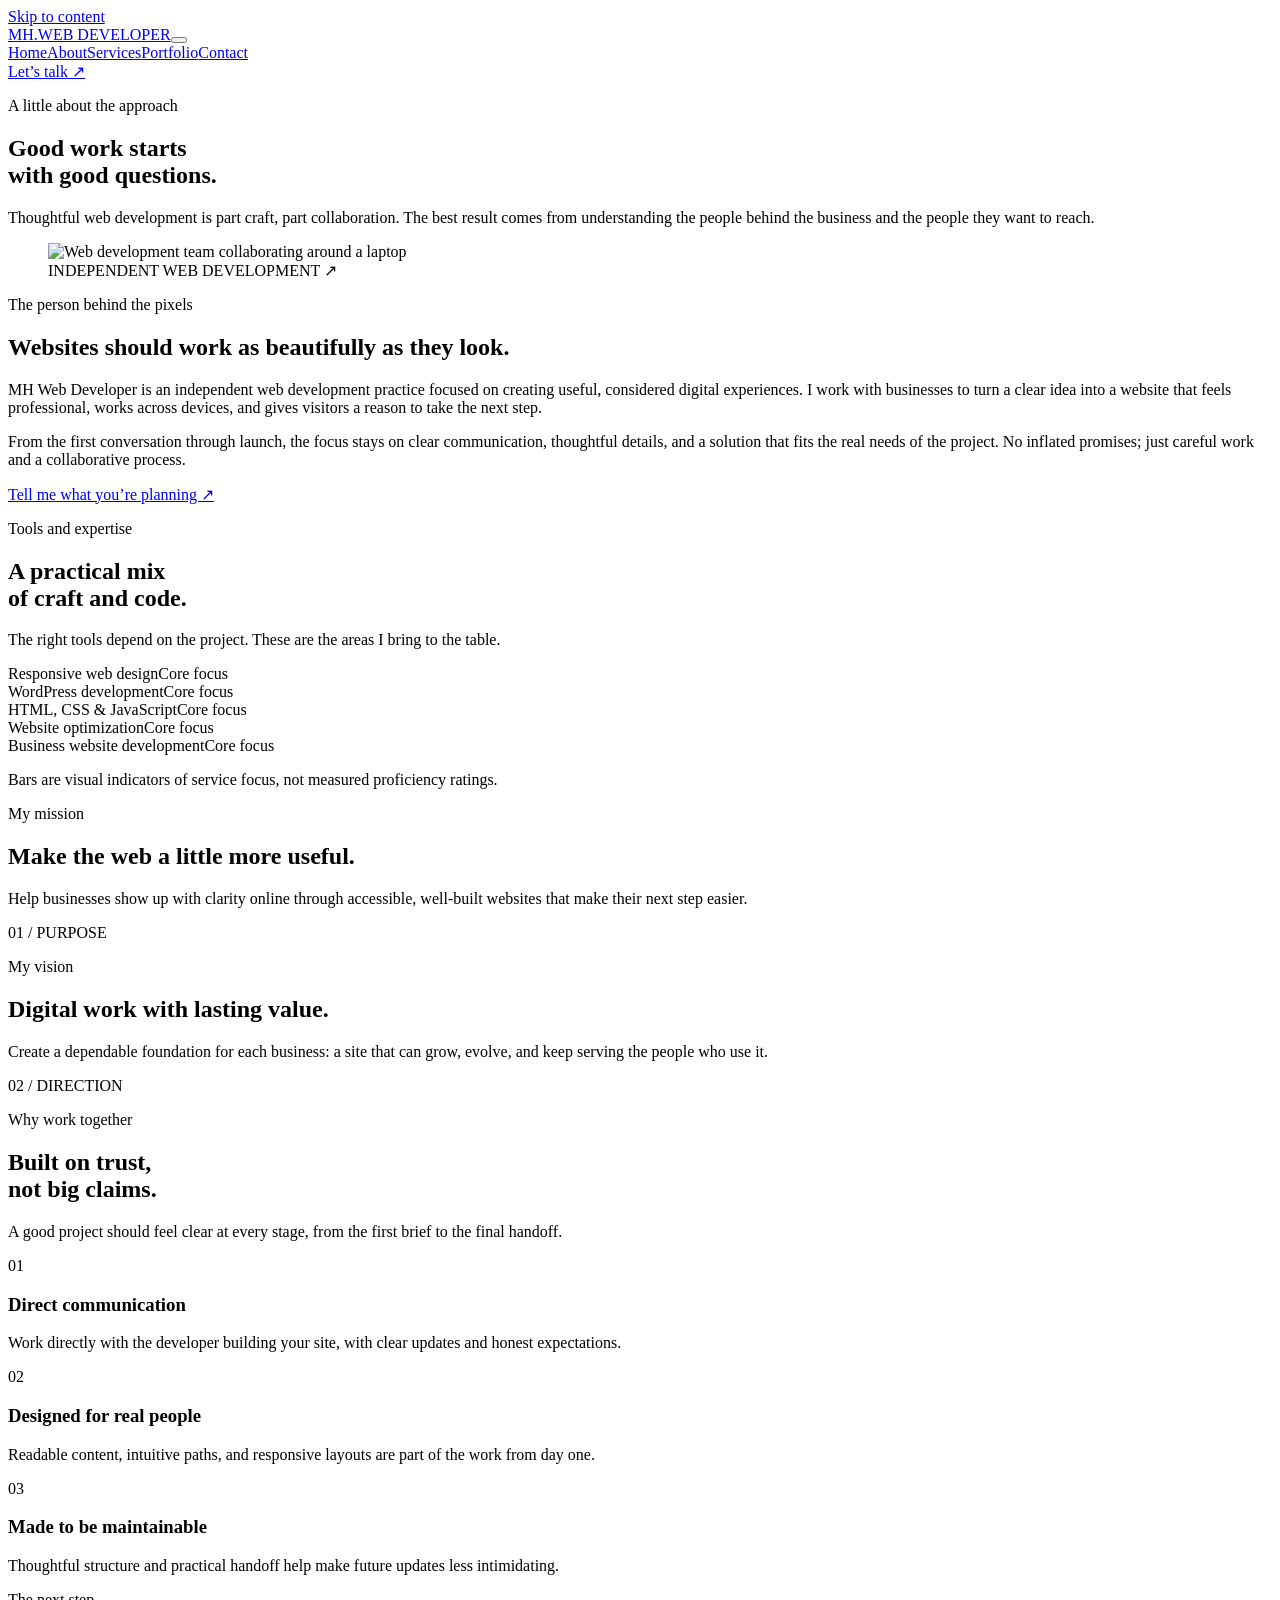
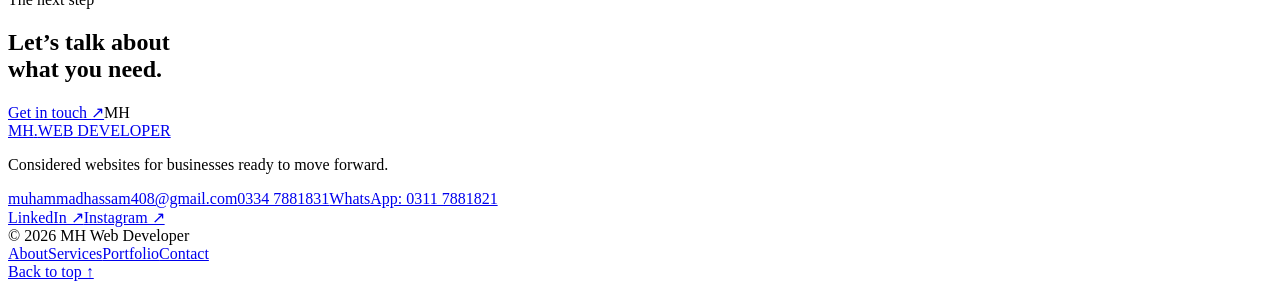
==== about.html @ 086677f0 "Add files via upload" ====
<!doctype html>
<html lang="en">
<head>
  <meta charset="utf-8"><meta name="viewport" content="width=device-width, initial-scale=1"><meta name="theme-color" content="#0b1120">
  <meta name="description" content="Meet MH Web Developer: a thoughtful approach to web design, development, and digital problem-solving.">
  <title>About | MH Web Developer</title>
  <link rel="preconnect" href="https://fonts.googleapis.com"><link rel="preconnect" href="https://fonts.gstatic.com" crossorigin><link href="https://fonts.googleapis.com/css2?family=DM+Mono:wght@400;500&family=Manrope:wght@400;500;600;700;800&display=swap" rel="stylesheet">
  <link rel="stylesheet" href="css/style.css"><script src="js/script.js" defer></script>
</head>
<body>
  <a class="skip-link" href="#main">Skip to content</a>
  <header class="site-header"><div class="container nav-wrap"><a class="brand" href="index.html" aria-label="MH Web Developer home"><span class="brand-mark">MH<span>.</span></span><span class="brand-name">WEB DEVELOPER</span></a><button class="menu-toggle" type="button" aria-label="Open navigation" aria-expanded="false" aria-controls="primary-nav"><span></span><span></span></button><nav class="primary-nav" id="primary-nav" aria-label="Primary navigation"><a href="index.html">Home</a><a href="about.html" aria-current="page">About</a><a href="services.html">Services</a><a href="portfolio.html">Portfolio</a><a href="contact.html">Contact</a></nav><a class="button button-small button-outline nav-cta" href="contact.html">Let’s talk <span aria-hidden="true">↗</span></a></div></header>
  <main id="main">
    <section class="page-hero section-pad"><div class="container page-hero-grid"><div class="reveal"><p class="eyebrow"><span class="status-dot"></span> A little about the approach</p><h1>Good work starts<br>with <span class="text-accent">good questions.</span></h1></div><p class="page-hero-aside reveal">Thoughtful web development is part craft, part collaboration. The best result comes from understanding the people behind the business and the people they want to reach.</p></div></section>
    <section class="section-pad section-top-line"><div class="container about-intro-grid"><figure class="about-monogram reveal"><img src="assets/images/developer-about.jpg" alt="Web development team collaborating around a laptop" width="1000" height="667" loading="lazy"><figcaption>INDEPENDENT WEB DEVELOPMENT <span aria-hidden="true">↗</span></figcaption></figure><div class="about-copy reveal"><p class="eyebrow">The person behind the pixels</p><h2>Websites should work as beautifully as they <span class="text-accent">look.</span></h2><p>MH Web Developer is an independent web development practice focused on creating useful, considered digital experiences. I work with businesses to turn a clear idea into a website that feels professional, works across devices, and gives visitors a reason to take the next step.</p><p>From the first conversation through launch, the focus stays on clear communication, thoughtful details, and a solution that fits the real needs of the project. No inflated promises; just careful work and a collaborative process.</p><a class="text-link" href="contact.html">Tell me what you’re planning <span aria-hidden="true">↗</span></a></div></div></section>
    <section class="section-pad skills-section"><div class="container skills-grid"><div class="reveal"><p class="eyebrow">Tools and expertise</p><h2>A practical mix<br>of <span class="text-accent">craft and code.</span></h2><p class="section-copy">The right tools depend on the project. These are the areas I bring to the table.</p></div><div class="skill-list reveal"><div class="skill-item"><div><span>Responsive web design</span><span>Core focus</span></div><div class="skill-track"><span style="--skill: 92%"></span></div></div><div class="skill-item"><div><span>WordPress development</span><span>Core focus</span></div><div class="skill-track"><span style="--skill: 88%"></span></div></div><div class="skill-item"><div><span>HTML, CSS &amp; JavaScript</span><span>Core focus</span></div><div class="skill-track"><span style="--skill: 90%"></span></div></div><div class="skill-item"><div><span>Website optimization</span><span>Core focus</span></div><div class="skill-track"><span style="--skill: 82%"></span></div></div><div class="skill-item"><div><span>Business website development</span><span>Core focus</span></div><div class="skill-track"><span style="--skill: 86%"></span></div></div><p class="skill-note">Bars are visual indicators of service focus, not measured proficiency ratings.</p></div></div></section>
    <section class="section-pad"><div class="container mission-grid"><div class="mission-card reveal"><p class="eyebrow">My mission</p><h2>Make the web a little more <span class="text-accent">useful.</span></h2><p>Help businesses show up with clarity online through accessible, well-built websites that make their next step easier.</p><span class="mission-index">01 / PURPOSE</span></div><div class="mission-card mission-card-alt reveal"><p class="eyebrow">My vision</p><h2>Digital work with <span class="text-accent">lasting value.</span></h2><p>Create a dependable foundation for each business: a site that can grow, evolve, and keep serving the people who use it.</p><span class="mission-index">02 / DIRECTION</span></div></div></section>
    <section class="section-pad section-top-line"><div class="container"><div class="section-heading reveal"><div><p class="eyebrow">Why work together</p><h2>Built on trust,<br><span class="text-accent">not big claims.</span></h2></div><p class="heading-aside">A good project should feel clear at every stage, from the first brief to the final handoff.</p></div><div class="reason-grid"><article class="reason-item reveal"><span>01</span><h3>Direct communication</h3><p>Work directly with the developer building your site, with clear updates and honest expectations.</p></article><article class="reason-item reveal"><span>02</span><h3>Designed for real people</h3><p>Readable content, intuitive paths, and responsive layouts are part of the work from day one.</p></article><article class="reason-item reveal"><span>03</span><h3>Made to be maintainable</h3><p>Thoughtful structure and practical handoff help make future updates less intimidating.</p></article></div></div></section>
    <section class="cta-section section-pad-sm"><div class="container cta-panel reveal"><div><p class="eyebrow">The next step</p><h2>Let’s talk about<br>what you <span class="text-accent">need.</span></h2></div><a class="button button-primary" href="contact.html">Get in touch <span aria-hidden="true">↗</span></a><span class="cta-mark" aria-hidden="true">MH</span></div></section>
  </main>
  <footer class="site-footer"><div class="container footer-main"><a class="brand" href="index.html" aria-label="MH Web Developer home"><span class="brand-mark">MH<span>.</span></span><span class="brand-name">WEB DEVELOPER</span></a><p>Considered websites for businesses ready to move forward.</p><div class="footer-contact"><a href="mailto:muhammadhassam408@gmail.com">muhammadhassam408@gmail.com</a><a href="tel:+923347881831">0334 7881831</a><a href="https://wa.me/923117881821?text=Hello%20MH%20Web%20Developer%2C%20I%27d%20like%20to%20discuss%20a%20website%20project." target="_blank" rel="noopener noreferrer">WhatsApp: 0311 7881821</a></div><div class="footer-links"><a href="https://www.linkedin.com/" target="_blank" rel="noopener noreferrer">LinkedIn ↗</a><a href="https://www.instagram.com/" target="_blank" rel="noopener noreferrer">Instagram ↗</a></div></div><div class="container footer-bottom"><span>© <span data-year>2026</span> MH Web Developer</span><div><a href="about.html">About</a><a href="services.html">Services</a><a href="portfolio.html">Portfolio</a><a href="contact.html">Contact</a></div><a href="#main" class="back-top">Back to top ↑</a></div></footer>
</body>
</html>
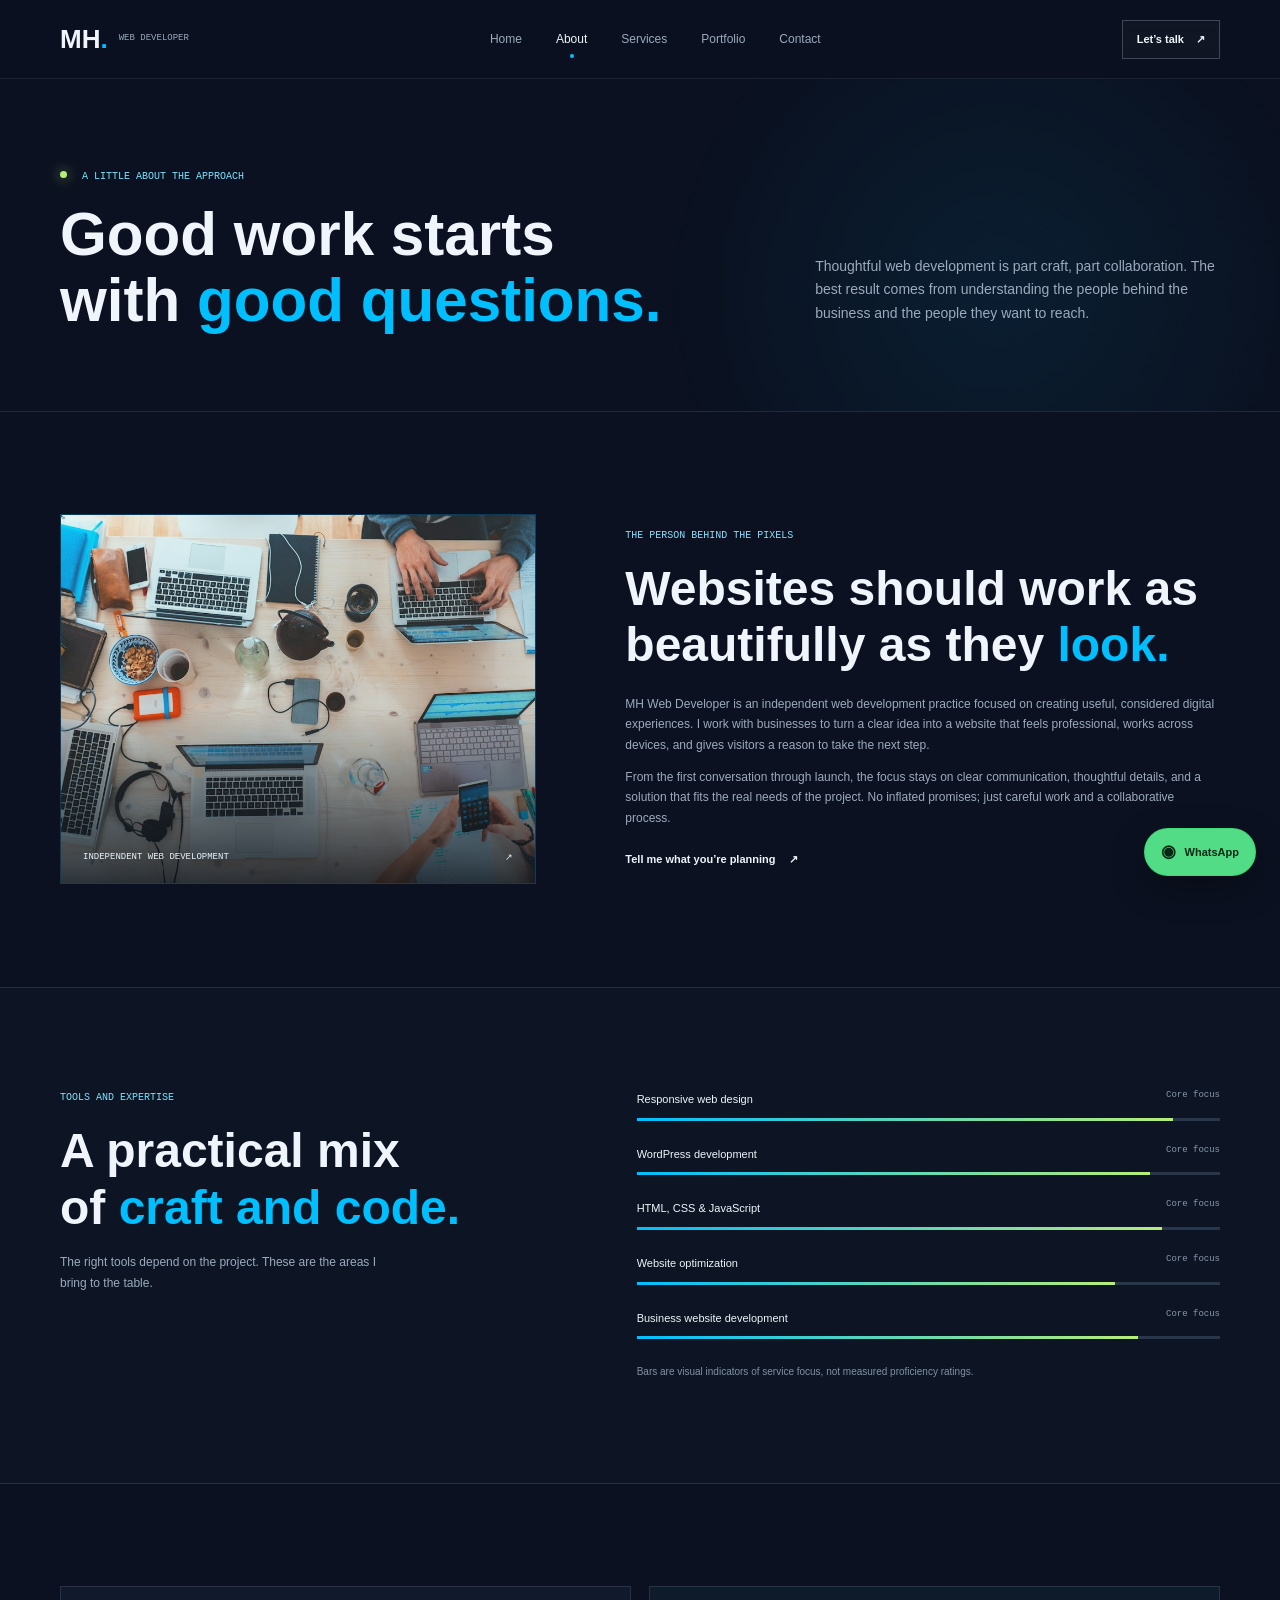
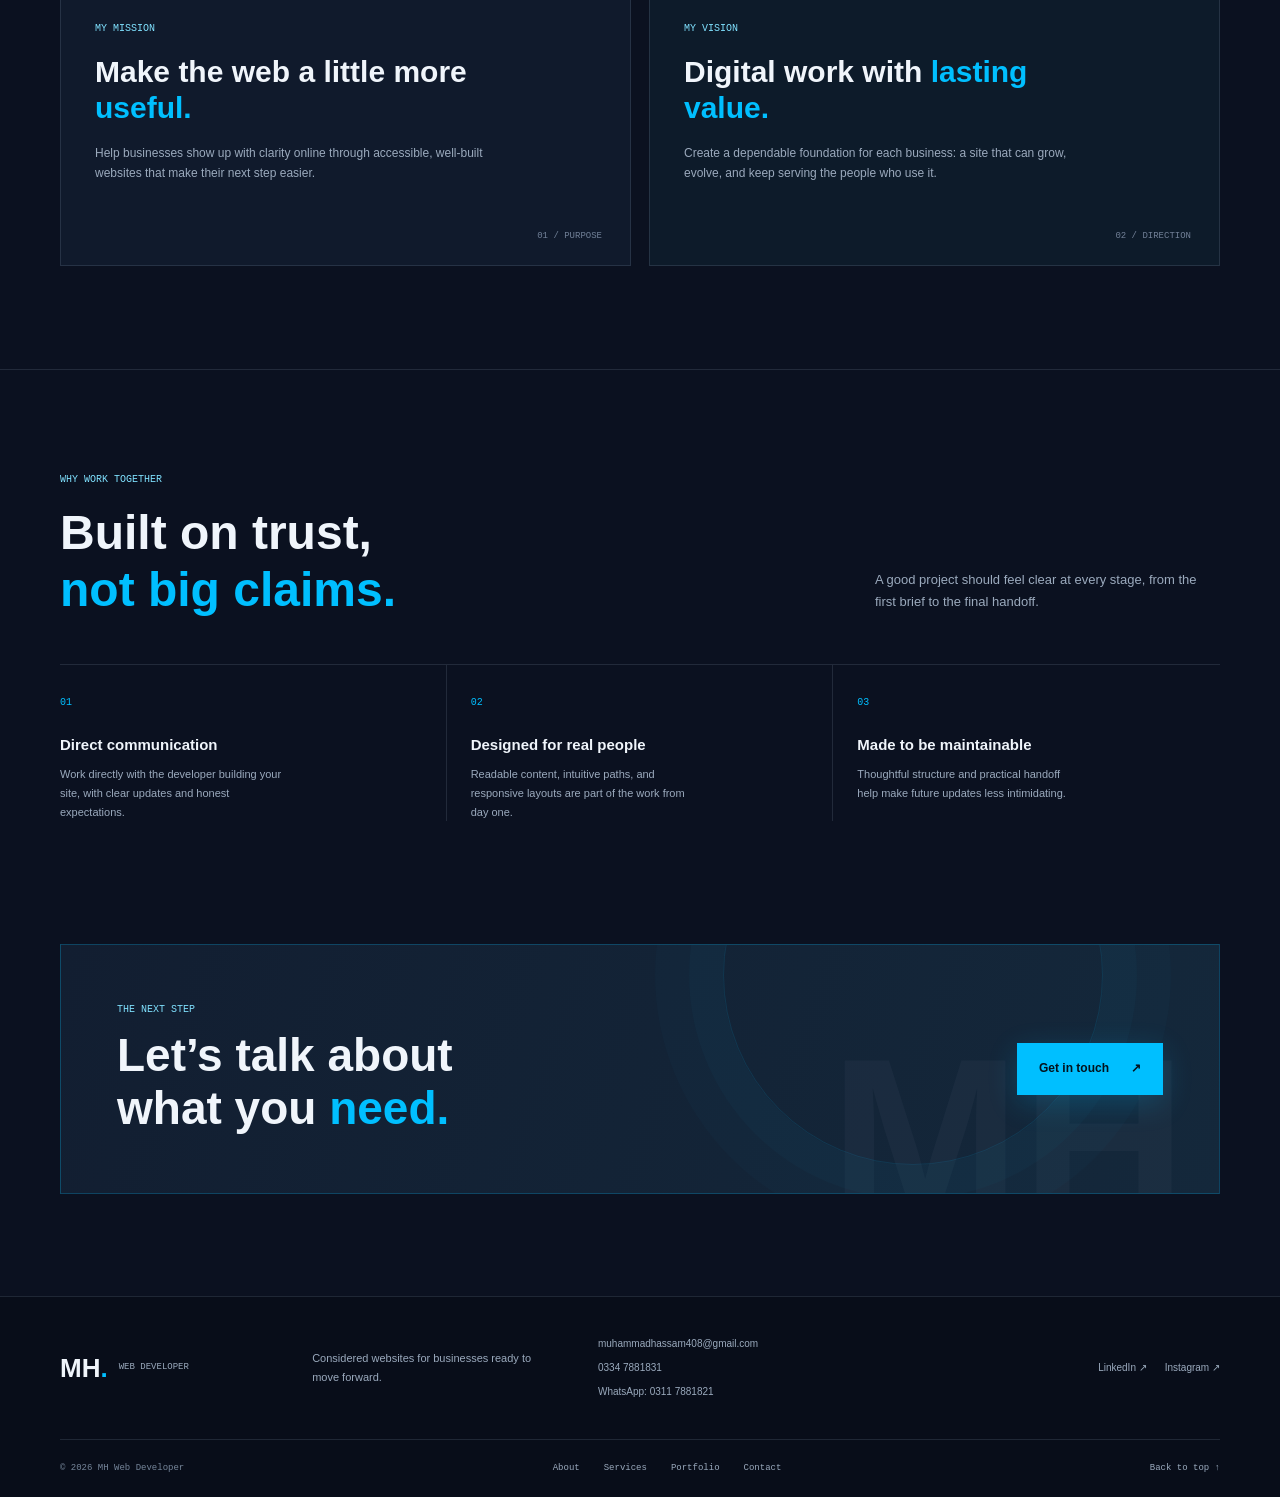
==== commit d8d66ec1: "Improve About page SEO" ====
--- a/about.html
+++ b/about.html
@@ -2,8 +2,8 @@
 <html lang="en">
 <head>
   <meta charset="utf-8"><meta name="viewport" content="width=device-width, initial-scale=1"><meta name="theme-color" content="#0b1120">
-  <meta name="description" content="Meet MH Web Developer: a thoughtful approach to web design, development, and digital problem-solving.">
-  <title>About | MH Web Developer</title>
+  <meta name="description" content="Learn about MH Web Developer, a web development studio creating modern, responsive, and SEO-friendly websites for businesses and individuals.">
+  <title>About MH Web Developer | Professional Web Design</title>
   <link rel="preconnect" href="https://fonts.googleapis.com"><link rel="preconnect" href="https://fonts.gstatic.com" crossorigin><link href="https://fonts.googleapis.com/css2?family=DM+Mono:wght@400;500&family=Manrope:wght@400;500;600;700;800&display=swap" rel="stylesheet">
   <link rel="stylesheet" href="css/style.css"><script src="js/script.js" defer></script>
 </head>
@@ -20,4 +20,4 @@
   </main>
   <footer class="site-footer"><div class="container footer-main"><a class="brand" href="index.html" aria-label="MH Web Developer home"><span class="brand-mark">MH<span>.</span></span><span class="brand-name">WEB DEVELOPER</span></a><p>Considered websites for businesses ready to move forward.</p><div class="footer-contact"><a href="mailto:muhammadhassam408@gmail.com">muhammadhassam408@gmail.com</a><a href="tel:+923347881831">0334 7881831</a><a href="https://wa.me/923117881821?text=Hello%20MH%20Web%20Developer%2C%20I%27d%20like%20to%20discuss%20a%20website%20project." target="_blank" rel="noopener noreferrer">WhatsApp: 0311 7881821</a></div><div class="footer-links"><a href="https://www.linkedin.com/" target="_blank" rel="noopener noreferrer">LinkedIn ↗</a><a href="https://www.instagram.com/" target="_blank" rel="noopener noreferrer">Instagram ↗</a></div></div><div class="container footer-bottom"><span>© <span data-year>2026</span> MH Web Developer</span><div><a href="about.html">About</a><a href="services.html">Services</a><a href="portfolio.html">Portfolio</a><a href="contact.html">Contact</a></div><a href="#main" class="back-top">Back to top ↑</a></div></footer>
 </body>
-</html>+</html>
--- a/css/style.css
+++ b/css/style.css
@@ -0,0 +1,426 @@
+:root {
+  color-scheme: dark;
+  --ink: #0b1120;
+  --ink-soft: #111a2b;
+  --panel: #121d30;
+  --panel-light: #18263b;
+  --line: rgba(195, 216, 240, .13);
+  --text: #f0f5fb;
+  --muted: #9baabd;
+  --blue: #00bfff;
+  --blue-soft: #80e2ff;
+  --green: #b7ee76;
+  --font-main: "Manrope", sans-serif;
+  --font-mono: "DM Mono", monospace;
+  --container: 1160px;
+}
+
+*, *::before, *::after { box-sizing: border-box; }
+html { scroll-behavior: smooth; scroll-padding-top: 88px; }
+body { margin: 0; background: var(--ink); color: var(--text); font-family: var(--font-main); font-size: 15px; line-height: 1.7; -webkit-font-smoothing: antialiased; }
+body::before { position: fixed; z-index: -1; inset: 0; content: ""; opacity: .2; pointer-events: none; background-image: linear-gradient(rgba(146, 174, 207, .045) 1px, transparent 1px), linear-gradient(90deg, rgba(146, 174, 207, .045) 1px, transparent 1px); background-size: 56px 56px; mask-image: linear-gradient(to bottom, #000, transparent 78%); }
+a { color: inherit; text-decoration: none; }
+button, input, textarea { font: inherit; }
+button, a { -webkit-tap-highlight-color: transparent; }
+button:focus-visible, a:focus-visible, input:focus-visible, textarea:focus-visible { outline: 2px solid var(--blue); outline-offset: 4px; }
+::selection { color: var(--ink); background: var(--blue-soft); }
+.container { width: min(var(--container), calc(100% - 56px)); margin-inline: auto; }
+.section-pad { padding-block: 112px; }
+.section-pad-sm { padding-block: 72px; }
+.section-top-line { border-top: 1px solid var(--line); }
+.skip-link { position: absolute; z-index: 20; top: 12px; left: 12px; padding: 10px 14px; transform: translateY(-160%); color: var(--ink); background: var(--blue); }
+.skip-link:focus { transform: translateY(0); }
+.sr-only { position: absolute; width: 1px; height: 1px; overflow: hidden; clip: rect(0, 0, 0, 0); white-space: nowrap; clip-path: inset(50%); }
+.site-header { position: sticky; z-index: 10; top: 0; border-bottom: 1px solid rgba(195, 216, 240, .09); background: rgba(11, 17, 32, .88); backdrop-filter: blur(18px); }
+.nav-wrap { min-height: 78px; display: flex; align-items: center; justify-content: space-between; gap: 30px; }
+.brand { display: inline-flex; align-items: center; gap: 11px; flex: 0 0 auto; }
+.brand-mark { font-size: 26px; font-weight: 800; letter-spacing: 0; line-height: 1; }
+.brand-mark span { color: var(--blue); }
+.brand-name { max-width: 90px; color: var(--muted); font: 9px/1.45 var(--font-mono); letter-spacing: 0; }
+.primary-nav { display: flex; align-items: center; gap: 34px; }
+.primary-nav a, .footer-bottom a { color: var(--muted); font-size: 12px; transition: color .2s ease; }
+.primary-nav a:hover, .primary-nav a[aria-current="page"], .footer-bottom a:hover { color: var(--text); }
+.primary-nav a[aria-current="page"]::after { display: block; width: 4px; height: 4px; margin: 5px auto -9px; border-radius: 50%; background: var(--blue); content: ""; }
+.button { min-height: 52px; display: inline-flex; align-items: center; justify-content: center; gap: 22px; padding: 0 21px; border: 1px solid transparent; font-size: 12px; font-weight: 700; transition: transform .22s ease, box-shadow .22s ease, border-color .22s ease, background .22s ease; }
+.button:hover { transform: translateY(-3px); }
+.button-primary { color: #03121c; background: var(--blue); box-shadow: 0 8px 30px rgba(0, 191, 255, .2); }
+.button-primary:hover { background: #64d9ff; box-shadow: 0 12px 38px rgba(0, 191, 255, .32); }
+.button-outline { border-color: rgba(210, 230, 250, .24); background: rgba(255, 255, 255, .025); }
+.button-outline:hover { border-color: var(--blue); background: rgba(0, 191, 255, .08); }
+.button-small { min-height: 39px; gap: 12px; padding-inline: 14px; font-size: 11px; }
+.button-text { min-height: 52px; padding-inline: 6px; color: var(--text); }
+.button-text:hover, .text-link:hover { color: var(--blue-soft); }
+.menu-toggle { display: none; }
+.eyebrow { margin: 0 0 18px; color: var(--blue-soft); font: 10px/1.5 var(--font-mono); letter-spacing: 0; text-transform: uppercase; }
+.status-dot { display: inline-block; width: 7px; height: 7px; margin-right: 9px; border-radius: 50%; background: var(--green); box-shadow: 0 0 13px rgba(183, 238, 118, .75); vertical-align: 1px; }
+.text-accent { color: var(--blue); }
+.hero { position: relative; overflow: hidden; min-height: 670px; padding-top: 92px; padding-bottom: 35px; }
+.hero::after { position: absolute; z-index: -1; top: 1%; right: 3%; width: 47vw; height: 47vw; max-width: 680px; max-height: 680px; border-radius: 50%; background: radial-gradient(circle, rgba(0, 191, 255, .09), rgba(0, 191, 255, 0) 68%); content: ""; }
+.hero-grid { display: grid; grid-template-columns: 1.02fr .98fr; align-items: center; gap: 52px; }
+.hero-copy { position: relative; z-index: 1; }
+h1, h2, h3, p { margin-top: 0; }
+h1, h2, h3 { letter-spacing: 0; }
+.hero h1, .page-hero h1 { max-width: 680px; margin-bottom: 21px; font-size: clamp(42px, 5vw, 66px); font-weight: 700; line-height: 1.1; }
+.hero-lede { max-width: 500px; margin-bottom: 16px; color: #d3deeb; font-size: 17px; line-height: 1.65; }
+.typing-line { min-height: 21px; margin: -5px 0 13px; color: #8ea2b9; font: 10px var(--font-mono); }
+.typed-text { color: var(--blue-soft); }
+.typing-caret { color: var(--blue); animation: blink 1.1s steps(2, start) infinite; }
+.hero-description { max-width: 500px; margin-bottom: 27px; color: var(--muted); font-size: 13px; }
+.button-row { display: flex; align-items: center; gap: 22px; }
+.hero-note { display: flex; align-items: center; gap: 11px; margin-top: 38px; color: #8292a8; font: 10px var(--font-mono); }
+.note-line { width: 31px; height: 1px; background: var(--blue); }
+.hero-visual { position: relative; min-width: 0; padding: 58px 15px 72px; }
+.code-window { position: relative; z-index: 1; overflow: hidden; border: 1px solid rgba(168, 206, 232, .2); background: rgba(14, 24, 40, .9); box-shadow: 0 32px 95px rgba(0, 0, 0, .35), 0 0 75px rgba(0, 191, 255, .07); transform: perspective(1000px) rotateY(-5deg) rotateX(2deg); }
+.window-top, .window-bottom { min-height: 43px; display: flex; align-items: center; justify-content: space-between; gap: 10px; padding-inline: 15px; color: #8092a7; background: rgba(255, 255, 255, .025); font: 9px var(--font-mono); }
+.window-top { border-bottom: 1px solid var(--line); }
+.window-dots { display: flex; gap: 5px; }
+.window-dots i, .mock-bar i { width: 6px; height: 6px; border-radius: 50%; background: #58667b; }
+.window-dots i:first-child { background: #ff746b; }.window-dots i:nth-child(2) { background: #efc45d; }.window-dots i:nth-child(3) { background: #75cb7e; }
+.window-status { color: var(--green); font-size: 8px; }
+.code-body { display: grid; grid-template-columns: 36px 1fr; min-height: 290px; padding: 24px 12px; }
+.code-gutter { color: #546278; font: 10px/2.1 var(--font-mono); text-align: center; }
+.code-body pre { margin: 0; color: #e2eafa; font: 10px/2.1 var(--font-mono); white-space: pre-wrap; }
+.code-blue { color: #64cfff; }.code-green { color: #b4e688; }.code-yellow { color: #f3cb7c; }.code-muted { color: #70849b; }
+.code-cursor { color: var(--blue); animation: blink 1.1s steps(2, start) infinite; }
+.window-bottom { min-height: 38px; border-top: 1px solid var(--line); font-size: 8px; }
+.window-bottom .status-dot { width: 5px; height: 5px; margin-right: 4px; }
+.float-chip { position: absolute; z-index: 2; display: flex; align-items: center; gap: 9px; padding: 10px 14px; border: 1px solid rgba(185, 218, 241, .16); background: rgba(18, 29, 48, .9); color: #d7e2ee; font-size: 10px; box-shadow: 0 12px 30px rgba(0, 0, 0, .2); backdrop-filter: blur(8px); }
+.chip-top { top: 23px; right: -2px; }.chip-bottom { bottom: 42px; left: -6px; }
+.chip-icon { color: var(--blue); font-size: 16px; }
+.visual-orbit { position: absolute; border: 1px solid rgba(0, 191, 255, .14); border-radius: 50%; }
+.orbit-one { top: 4px; left: 12%; width: 78%; height: 92%; transform: rotate(28deg); }.orbit-two { top: 5%; left: 5%; width: 89%; height: 80%; transform: rotate(-35deg); }
+.visual-index { position: absolute; right: 13px; bottom: 4px; color: #607087; font: 9px var(--font-mono); }
+.hero-bottom { display: flex; align-items: center; justify-content: space-between; padding-top: 28px; color: #6f8097; font: 9px var(--font-mono); }
+.scroll-hint { color: #a7b5c6; }.scroll-hint span { padding-left: 9px; color: var(--blue); }
+.intro-band { border-block: 1px solid var(--line); background: linear-gradient(105deg, rgba(18, 29, 48, .83), rgba(11, 17, 32, .35)); }
+.intro-band-inner { display: grid; grid-template-columns: 200px 1fr 54px; align-items: center; gap: 25px; }
+.intro-band .eyebrow { margin: 0; }
+.intro-statement { max-width: 760px; margin: 0; font-size: clamp(20px, 2.8vw, 32px); font-weight: 600; line-height: 1.45; }
+.round-link { width: 48px; height: 48px; display: grid; place-items: center; border: 1px solid rgba(0, 191, 255, .4); border-radius: 50%; color: var(--blue); transition: color .2s, background .2s, transform .2s; }
+.round-link:hover { transform: rotate(45deg); color: var(--ink); background: var(--blue); }
+.section-heading { display: flex; align-items: end; justify-content: space-between; gap: 30px; margin-bottom: 46px; }
+.section-heading h2, .work-strip h2, .about-copy h2, .skills-grid h2, .mission-card h2, .contact-details h2 { margin: 0; font-size: clamp(32px, 4vw, 48px); line-height: 1.18; }
+.text-link { display: inline-flex; align-items: center; gap: 14px; color: var(--text); font-size: 11px; font-weight: 700; transition: color .2s; }
+.service-preview-grid { display: grid; grid-template-columns: repeat(3, 1fr); border: 1px solid var(--line); }
+.service-preview { position: relative; min-height: 260px; padding: 26px; border-right: 1px solid var(--line); transition: background .25s, transform .25s; }
+.service-preview:last-child { border-right: 0; }.service-preview:hover { z-index: 1; background: rgba(0, 191, 255, .055); transform: translateY(-4px); }
+.service-number, .service-card-number { color: #76869a; font: 9px var(--font-mono); }
+.service-symbol { width: 42px; height: 42px; display: grid; place-items: center; margin-top: 26px; border: 1px solid rgba(0, 191, 255, .24); color: var(--blue); font: 13px var(--font-mono); }
+.service-preview h3 { margin: 21px 0 8px; font-size: 16px; }.service-preview p { max-width: 270px; margin-bottom: 0; color: var(--muted); font-size: 12px; }
+.arrow-link { position: absolute; top: 24px; right: 24px; color: var(--blue); }
+.work-strip { border-block: 1px solid var(--line); background: linear-gradient(110deg, #121d30, #10243a 60%, #111b2e); }
+.work-strip-inner { display: flex; align-items: center; justify-content: space-between; gap: 25px; }
+.work-strip .eyebrow { margin-bottom: 14px; }.work-strip h2 { margin: 0; font-size: clamp(30px, 4vw, 44px); line-height: 1.2; }
+.heading-aside { max-width: 345px; margin-bottom: 5px; color: var(--muted); font-size: 13px; }
+.process-grid { display: grid; grid-template-columns: repeat(4, 1fr); border-top: 1px solid var(--line); }
+.process-step { min-height: 185px; padding: 22px 22px 0 0; border-right: 1px solid var(--line); }
+.process-step + .process-step { padding-left: 22px; }.process-step:last-child { border-right: 0; }
+.process-step > span, .reason-item > span { color: var(--blue); font: 10px var(--font-mono); }
+.process-step h3, .reason-item h3 { margin: 19px 0 8px; font-size: 15px; }.process-step p, .reason-item p { max-width: 225px; margin: 0; color: var(--muted); font-size: 11px; }
+.stats-band { border-block: 1px solid var(--line); background: linear-gradient(105deg, rgba(18, 29, 48, .72), rgba(11, 17, 32, .25)); }
+.stats-heading { display: flex; align-items: baseline; justify-content: space-between; gap: 20px; margin-bottom: 27px; }
+.stats-heading .eyebrow, .stats-heading > p:last-child { margin: 0; }
+.stats-heading > p:last-child { color: #8998ab; font-size: 10px; }
+.stats-grid { display: grid; grid-template-columns: repeat(3, 1fr); }
+.stat-item { display: grid; gap: 3px; padding: 5px 20px 5px 0; border-right: 1px solid var(--line); }
+.stat-item + .stat-item { padding-left: 24px; }
+.stat-item:last-child { border-right: 0; }
+.stat-value { color: var(--blue); font: 35px/1.2 var(--font-mono); }
+.stat-item > span:last-child { color: #b7c3d2; font-size: 10px; }
+.cta-section { padding-top: 20px; }
+.cta-panel { position: relative; overflow: hidden; min-height: 250px; display: flex; align-items: center; justify-content: space-between; gap: 30px; padding: 48px 56px; border: 1px solid rgba(0, 191, 255, .23); background: linear-gradient(110deg, #121e31, #14283b); }
+.cta-panel::after { position: absolute; top: -160px; right: 10%; width: 380px; height: 380px; border: 1px solid rgba(0, 191, 255, .12); border-radius: 50%; box-shadow: 0 0 0 34px rgba(0, 191, 255, .025), 0 0 0 68px rgba(0, 191, 255, .02); content: ""; }
+.cta-panel .eyebrow { margin-bottom: 12px; }.cta-panel h2 { margin: 0; font-size: clamp(32px, 4vw, 46px); line-height: 1.15; }
+.cta-panel > .button { position: relative; z-index: 1; flex: 0 0 auto; }
+.cta-mark { position: absolute; right: 32px; bottom: -62px; color: rgba(213, 230, 245, .035); font-size: 230px; font-weight: 800; line-height: 1; }
+.site-footer { margin-top: 30px; border-top: 1px solid var(--line); background: rgba(7, 12, 23, .6); }
+.footer-main { min-height: 142px; display: grid; grid-template-columns: 1fr 1fr 1fr; align-items: center; gap: 28px; }
+.footer-main > p { max-width: 240px; margin: 0; color: var(--muted); font-size: 11px; }
+.footer-links { display: flex; justify-content: flex-end; gap: 22px; }.footer-links a { color: var(--muted); font-size: 10px; transition: color .2s; }.footer-links a:hover { color: var(--blue); }
+.footer-bottom { min-height: 58px; display: flex; align-items: center; justify-content: space-between; gap: 18px; border-top: 1px solid var(--line); color: #76869a; font: 9px var(--font-mono); }
+.footer-bottom div { display: flex; gap: 24px; }.footer-bottom a { font: inherit; }
+.page-hero { position: relative; overflow: hidden; padding-block: 100px 86px; }
+.page-hero::after { position: absolute; top: -40%; right: -5%; z-index: -1; width: 54vw; height: 54vw; border-radius: 50%; background: radial-gradient(circle, rgba(0, 191, 255, .08), transparent 68%); content: ""; }
+.page-hero-grid { display: grid; grid-template-columns: 1.1fr .65fr; align-items: end; gap: 70px; }
+.page-hero h1 { margin: 0; }.page-hero-aside { max-width: 410px; margin: 0 0 8px; color: var(--muted); font-size: 14px; }
+.about-intro-grid { display: grid; grid-template-columns: .8fr 1fr; align-items: center; gap: 100px; }
+.about-monogram { position: relative; min-height: 340px; display: grid; place-items: center; overflow: hidden; border: 1px solid rgba(0, 191, 255, .2); background: radial-gradient(circle at 50% 45%, rgba(0, 191, 255, .15), transparent 55%), linear-gradient(145deg, #142138, #101929); }
+.about-monogram::before, .about-monogram::after { position: absolute; width: 250px; height: 250px; border: 1px solid rgba(0, 191, 255, .14); border-radius: 50%; content: ""; }.about-monogram::after { width: 310px; height: 310px; border-color: rgba(183, 238, 118, .1); }
+.about-monogram > span { position: relative; z-index: 1; color: var(--text); font-size: 104px; font-weight: 800; letter-spacing: 0; }.about-monogram > i { position: absolute; bottom: 22px; left: 24px; color: #90a0b4; font: 9px/1.7 var(--font-mono); font-style: normal; }.about-monogram > b { position: absolute; right: 24px; bottom: 24px; color: var(--blue); font-size: 18px; }
+.about-copy h2 { margin-bottom: 20px; }.about-copy > p:not(.eyebrow) { color: var(--muted); font-size: 12px; }.about-copy .text-link { margin-top: 10px; }
+.skills-section { border-block: 1px solid var(--line); background: rgba(16, 25, 41, .65); }
+.skills-grid { display: grid; grid-template-columns: .8fr 1fr; gap: 110px; }.skills-grid h2 { margin-bottom: 16px; }.section-copy { max-width: 320px; color: var(--muted); font-size: 12px; }
+.skill-item { margin-bottom: 24px; }.skill-item > div:first-child { display: flex; justify-content: space-between; gap: 16px; margin-bottom: 9px; font-size: 11px; }.skill-item > div:first-child span:last-child { color: #8797aa; font: 9px var(--font-mono); }
+.skill-track { height: 3px; background: #28374a; }.skill-track span { width: var(--skill); height: 100%; display: block; background: linear-gradient(90deg, var(--blue), var(--green)); transform: scaleX(0); transform-origin: left; transition: transform 1s ease .2s; }.is-visible .skill-track span { transform: scaleX(1); }
+.skill-note { margin: 15px 0 0; color: #8190a3; font-size: 10px; }
+.mission-grid { display: grid; grid-template-columns: 1fr 1fr; gap: 18px; }.mission-card { position: relative; min-height: 280px; padding: 34px; border: 1px solid var(--line); background: rgba(18, 29, 48, .8); }.mission-card-alt { background: rgba(16, 32, 46, .74); }
+.mission-card h2 { max-width: 400px; margin-bottom: 18px; font-size: 30px; }.mission-card > p:not(.eyebrow) { max-width: 390px; color: var(--muted); font-size: 12px; }.mission-index { position: absolute; right: 28px; bottom: 24px; color: #728198; font: 9px var(--font-mono); }
+.reason-grid { display: grid; grid-template-columns: repeat(3, 1fr); border-top: 1px solid var(--line); }.reason-item { padding: 22px 24px 0 0; border-right: 1px solid var(--line); }.reason-item + .reason-item { padding-left: 24px; }.reason-item:last-child { border-right: 0; }
+.service-catalog { display: grid; grid-template-columns: repeat(2, 1fr); border-top: 1px solid var(--line); border-left: 1px solid var(--line); }
+.service-card { min-height: 300px; padding: 28px 30px; border-right: 1px solid var(--line); border-bottom: 1px solid var(--line); background: rgba(15, 25, 41, .56); transition: background .25s, transform .25s; scroll-margin-top: 96px; }
+.service-card:hover { position: relative; z-index: 1; background: #142239; transform: translateY(-3px); }
+.service-card-top { display: flex; align-items: center; justify-content: space-between; }.service-icon { width: 44px; height: 44px; display: grid; place-items: center; border: 1px solid rgba(0, 191, 255, .27); color: var(--blue); font: 14px var(--font-mono); }
+.service-card h2 { max-width: 370px; margin: 28px 0 10px; font-size: 18px; line-height: 1.4; }.service-card > p { max-width: 420px; min-height: 62px; margin-bottom: 20px; color: var(--muted); font-size: 11px; }.service-card .text-link { font-size: 10px; }
+.service-note { display: flex; align-items: center; justify-content: space-between; gap: 24px; padding: 28px 32px; border-left: 2px solid var(--blue); background: rgba(18, 29, 48, .75); }.service-note .eyebrow { margin: 0; }.service-note > p { max-width: 410px; margin: 0; color: #d6e0ec; font-size: 13px; }
+.filter-bar { display: flex; align-items: center; gap: 10px; margin-bottom: 34px; }.filter-label { margin-right: auto; color: #8090a4; font: 9px var(--font-mono); text-transform: uppercase; }.filter-button { display: inline-flex; align-items: center; gap: 12px; min-height: 36px; padding: 0 12px; border: 1px solid var(--line); color: #aebaca; background: transparent; cursor: pointer; font-size: 10px; transition: border .2s, color .2s, background .2s; }.filter-button span { color: #708198; font: 9px var(--font-mono); }.filter-button:hover, .filter-button.is-active { border-color: rgba(0, 191, 255, .56); color: var(--text); background: rgba(0, 191, 255, .08); }
+.project-grid { display: grid; grid-template-columns: repeat(2, 1fr); gap: 42px 24px; }.project-card[hidden] { display: none; }.project-art { position: relative; min-height: 320px; display: grid; place-items: center; overflow: hidden; padding: 30px; border: 1px solid var(--line); }.art-studio { background: #27302a; }.art-market { background: #d3c7b1; }.art-creative { background: #244b4a; }
+.mock-browser { width: 100%; max-width: 470px; overflow: hidden; box-shadow: 0 20px 50px rgba(0, 0, 0, .32); transform: rotate(-2deg); transition: transform .3s ease; }.project-card:nth-child(2) .mock-browser { transform: rotate(2deg); }.project-card:nth-child(3) .mock-browser { transform: rotate(-1deg); }.project-card:hover .mock-browser { transform: rotate(0) scale(1.025); }
+.mock-bar { height: 24px; display: flex; align-items: center; gap: 4px; padding-inline: 9px; color: #657160; background: #e9e9df; font: 7px var(--font-mono); }.mock-bar i { width: 5px; height: 5px; background: #bdc3b6; }.mock-bar span { margin-left: 9px; }
+.mock-studio { position: relative; min-height: 222px; overflow: hidden; padding: 27px 26px; color: #24352f; background: #e5e3d8; }.mock-studio > span, .mock-market .market-copy > span, .mock-creative > span { position: relative; z-index: 1; font: 7px var(--font-mono); letter-spacing: 0; }.mock-studio strong, .mock-market strong, .mock-creative strong { position: relative; z-index: 1; display: block; margin-top: 12px; font-size: 30px; line-height: 1.02; }.mock-studio strong i { color: #7a8a63; font-family: Georgia, serif; font-weight: 400; }.mock-pill { position: relative; z-index: 1; width: fit-content; margin-top: 16px; padding: 7px 10px; color: #fff; background: #314b3d; font-size: 7px; }.mock-shape { position: absolute; }.shape-chair { right: 42px; bottom: -21px; width: 82px; height: 116px; border-radius: 42px 42px 5px 5px; background: #93a17f; transform: rotate(-7deg); }.shape-lamp { right: 120px; bottom: -6px; width: 3px; height: 125px; background: #697860; }.shape-lamp::before { position: absolute; top: -9px; left: -21px; width: 46px; height: 22px; border-radius: 50% 50% 4px 4px; background: #b6a879; content: ""; }
+.mock-market { position: relative; min-height: 222px; overflow: hidden; padding: 12px 19px; color: #27332d; background: #eee7d9; }.market-nav { display: flex; justify-content: space-between; border-bottom: 1px solid rgba(39, 51, 45, .2); padding-bottom: 9px; font: 7px var(--font-mono); }.market-nav span { font-size: 6px; }.market-copy { position: relative; z-index: 1; padding-top: 20px; }.mock-market strong { margin-top: 8px; font: 29px/1.02 Georgia, serif; }.mock-market strong i { color: #a46643; font-weight: 400; }.market-copy b { display: inline-block; margin-top: 13px; font-size: 7px; font-weight: 500; }.market-object { position: absolute; right: 37px; bottom: 18px; width: 109px; height: 133px; display: grid; place-items: center; border-radius: 18px 18px 31px 31px; color: rgba(255, 255, 255, .65); background: linear-gradient(130deg, #a9b5a2, #697d70); box-shadow: inset 8px 0 18px rgba(255,255,255,.15), 9px 14px 20px rgba(64,55,43,.18); font: 12px var(--font-mono); }.mock-market > small { position: absolute; right: 21px; bottom: 7px; font: 6px var(--font-mono); }
+.mock-creative { position: relative; min-height: 222px; overflow: hidden; padding: 26px; color: #eee7d7; background: #234743; }.mock-creative strong { font: 33px/.97 Georgia, serif; }.mock-creative strong i { color: #d7e78f; font-weight: 400; }.mock-creative > b { position: absolute; bottom: 24px; left: 26px; font-size: 7px; }.creative-stamp { position: absolute; top: 49px; right: 29px; z-index: 1; width: 66px; height: 66px; display: grid; place-content: center; border: 1px solid rgba(238, 231, 215, .65); border-radius: 50%; color: #e9dfca; font: 9px/1.3 var(--font-mono); text-align: center; transform: rotate(12deg); }.creative-swatch { position: absolute; right: 54px; bottom: -38px; width: 102px; height: 130px; border-radius: 55% 55% 4px 4px; transform: rotate(18deg); }.swatch-one { right: 28px; background: #e3ad54; }.swatch-two { right: 100px; bottom: -52px; background: #c97e61; transform: rotate(-12deg); }.art-label { position: absolute; right: 12px; bottom: 10px; color: rgba(255,255,255,.65); font: 8px var(--font-mono); }
+.project-info { display: flex; align-items: center; justify-content: space-between; padding-top: 15px; }.project-type { color: #8796a9; font: 8px var(--font-mono); }.project-info h2 { margin: 4px 0 0; font-size: 18px; }.project-preview, .dialog-close { width: 38px; height: 38px; border: 1px solid var(--line); color: var(--blue); background: transparent; cursor: pointer; transition: color .2s, background .2s, border .2s; }.project-preview:hover, .dialog-close:hover { border-color: var(--blue); color: var(--ink); background: var(--blue); }.portfolio-disclaimer { margin: 36px 0 0; color: #8492a5; font-size: 10px; }
+.preview-dialog { width: min(470px, calc(100% - 32px)); padding: 30px; border: 1px solid rgba(0, 191, 255, .34); color: var(--text); background: #111d30; box-shadow: 0 30px 100px rgba(0, 0, 0, .55); }.preview-dialog::backdrop { background: rgba(3, 8, 16, .78); backdrop-filter: blur(5px); }.dialog-top { display: flex; align-items: center; justify-content: space-between; }.dialog-top .eyebrow { margin: 0; }.dialog-close { width: 32px; height: 32px; font-size: 21px; line-height: 1; }.preview-dialog h2 { margin: 27px 0 10px; font-size: 26px; }.preview-dialog > p { color: var(--muted); font-size: 12px; }.preview-dialog .dialog-note { margin-block: 20px; padding-top: 15px; border-top: 1px solid var(--line); color: #8594a8; font-size: 10px; }
+.contact-grid { display: grid; grid-template-columns: .78fr 1fr; align-items: start; gap: 100px; }.contact-details h2 { margin-bottom: 17px; }.contact-details > p:not(.eyebrow) { max-width: 360px; color: var(--muted); font-size: 12px; }.contact-method { display: flex; align-items: center; gap: 14px; margin-top: 20px; padding-block: 13px; border-bottom: 1px solid var(--line); }.contact-method-icon { width: 37px; height: 37px; display: grid; place-items: center; border: 1px solid rgba(0, 191, 255, .25); color: var(--blue); font: 14px var(--font-mono); }.contact-method > span:nth-child(2) { display: grid; gap: 2px; color: #d9e3ef; font-size: 11px; }.contact-method small { color: #8291a5; font: 8px var(--font-mono); }.contact-method b { margin-left: auto; color: var(--blue); font-weight: 400; }.contact-method:hover > span:nth-child(2) { color: var(--blue-soft); }.social-row { display: flex; align-items: center; gap: 10px; margin-top: 28px; }.social-row > span { margin-right: 7px; color: #8291a5; font: 8px var(--font-mono); }.social-row a { width: 30px; height: 30px; display: grid; place-items: center; border: 1px solid var(--line); color: #b7c5d6; font: 10px var(--font-mono); }.social-row a:hover { border-color: var(--blue); color: var(--blue); }.contact-details .contact-placeholder-note { margin-top: 20px; color: #8291a5; font-size: 10px; }
+.contact-form { padding: 30px; border: 1px solid var(--line); background: rgba(17, 28, 46, .8); }.form-heading { display: flex; align-items: center; justify-content: space-between; margin-bottom: 23px; }.form-heading .eyebrow { margin: 0; }.form-required { color: #8797aa; font: 9px var(--font-mono); }.contact-form label { display: block; margin-bottom: 17px; color: #d8e2ee; font-size: 10px; }.contact-form label > span:first-of-type { color: var(--blue); }.form-row { display: grid; grid-template-columns: 1fr 1fr; gap: 14px; }.contact-form input, .contact-form textarea { width: 100%; display: block; margin-top: 7px; padding: 12px 13px; border: 1px solid rgba(180, 203, 226, .18); border-radius: 0; color: var(--text); background: rgba(6, 13, 24, .58); font-size: 11px; resize: vertical; transition: border-color .2s, background .2s; }.contact-form input::placeholder, .contact-form textarea::placeholder { color: #69798f; }.contact-form input:focus, .contact-form textarea:focus { border-color: var(--blue); outline: none; background: rgba(6, 13, 24, .85); }.contact-form [aria-invalid="true"] { border-color: #ff827c; }.field-error { display: block; min-height: 0; margin-top: 4px; color: #ffaaa5; font-size: 9px; }.field-error:not(:empty) { min-height: 13px; }.form-submit { width: 100%; margin-top: 3px; cursor: pointer; }.form-status { margin: 14px 0 0; padding: 12px; border-left: 2px solid var(--blue); color: #b7c5d5; background: rgba(0, 191, 255, .06); font-size: 10px; }.form-status.is-error { border-color: #ff827c; color: #ffc0bc; background: rgba(255, 130, 124, .07); }.quote-panel { position: relative; max-width: 820px; margin-inline: auto; padding: 44px 60px; border-left: 1px solid rgba(0, 191, 255, .35); text-align: center; }.quote-mark { display: block; color: var(--blue); font: 70px/.8 Georgia, serif; }.quote-panel blockquote { margin: 12px 0 18px; font-size: clamp(20px, 3vw, 29px); font-weight: 600; line-height: 1.45; }.quote-panel .eyebrow { margin: 0; }
+.reveal { opacity: 1; transform: none; }
+.js-enabled .reveal { opacity: 0; transform: translateY(16px); transition: opacity .65s ease, transform .65s ease; }
+.js-enabled .reveal.is-visible { opacity: 1; transform: translateY(0); }
+@keyframes blink { to { visibility: hidden; } }
+
+@media (max-width: 900px) {
+  .container { width: min(var(--container), calc(100% - 40px)); }
+  .primary-nav { gap: 20px; }.nav-wrap { gap: 18px; }.hero { min-height: auto; padding-top: 65px; }.hero-grid { gap: 18px; }.hero h1, .page-hero h1 { font-size: clamp(40px, 6vw, 57px); }.hero-visual { padding-inline: 5px; }.code-body { min-height: 260px; padding-inline: 8px; }.code-body pre { font-size: 9px; }
+  .about-intro-grid, .contact-grid { gap: 55px; }.skills-grid { gap: 65px; }.page-hero-grid { gap: 40px; }.service-card { padding: 24px; }
+}
+@media (max-width: 680px) {
+  html { scroll-padding-top: 72px; }.container { width: calc(100% - 36px); }.section-pad { padding-block: 76px; }.section-pad-sm { padding-block: 52px; }
+  .nav-wrap { min-height: 68px; gap: 12px; }.brand-mark { font-size: 24px; }.nav-cta { display: none; }.menu-toggle { width: 42px; height: 42px; display: grid; align-content: center; justify-items: center; gap: 6px; margin-left: auto; border: 1px solid var(--line); color: var(--text); background: transparent; cursor: pointer; }.menu-toggle span { width: 17px; height: 1px; background: currentColor; transition: transform .2s; }.menu-toggle[aria-expanded="true"] span:first-child { transform: translateY(3.5px) rotate(45deg); }.menu-toggle[aria-expanded="true"] span:last-child { transform: translateY(-3.5px) rotate(-45deg); }
+  .primary-nav { position: absolute; top: calc(100% + 1px); right: 0; left: 0; display: none; align-items: stretch; gap: 0; padding: 7px 18px 15px; border-bottom: 1px solid var(--line); background: rgba(11, 17, 32, .98); }.primary-nav.is-open { display: flex; flex-direction: column; }.primary-nav a { padding: 11px 2px; border-bottom: 1px solid rgba(195, 216, 240, .07); font-size: 13px; }.primary-nav a[aria-current="page"]::after { display: none; }
+  .hero { padding-top: 60px; }.hero-grid { grid-template-columns: 1fr; gap: 16px; }.hero h1, .page-hero h1 { font-size: clamp(39px, 10.5vw, 55px); }.hero-lede { font-size: 15px; }.hero-description { font-size: 12px; }.hero-visual { max-width: 510px; width: 100%; margin: 0 auto; padding: 47px 11px 49px; }.code-window { transform: none; }.code-body { min-height: 230px; }.code-body pre { font-size: 8px; }.code-gutter { font-size: 9px; }.chip-top { top: 16px; right: -1px; }.chip-bottom { bottom: 24px; left: 0; }.float-chip { padding: 8px 10px; font-size: 8px; }.visual-index { right: 10px; bottom: 1px; font-size: 7px; }.hero-bottom { padding-top: 17px; font-size: 7px; }.hero-bottom > span:first-child { max-width: 170px; }
+  .stats-heading { align-items: flex-start; flex-direction: column; gap: 8px; }.stats-grid { grid-template-columns: repeat(3, 1fr); }.stat-item { padding-right: 8px; }.stat-item + .stat-item { padding-left: 12px; }.stat-value { font-size: 29px; }.stat-item > span:last-child { font-size: 9px; }
+  .intro-band-inner { grid-template-columns: 1fr 42px; gap: 14px; }.intro-band .eyebrow { grid-column: 1; }.intro-statement { grid-column: 1; font-size: 21px; }.round-link { width: 40px; height: 40px; grid-column: 2; grid-row: 1 / span 2; }
+  .section-heading { align-items: start; flex-direction: column; gap: 20px; margin-bottom: 30px; }.section-heading h2, .work-strip h2, .about-copy h2, .skills-grid h2, .contact-details h2 { font-size: 34px; }.heading-aside { margin: 0; }.service-preview-grid { grid-template-columns: 1fr; }.service-preview { min-height: 225px; border-right: 0; border-bottom: 1px solid var(--line); }.service-preview:last-child { border-bottom: 0; }.service-symbol { margin-top: 20px; }
+  .work-strip-inner { align-items: flex-start; flex-direction: column; }.process-grid { grid-template-columns: 1fr 1fr; }.process-step { min-height: 170px; padding: 18px 15px 18px 0; border-bottom: 1px solid var(--line); }.process-step + .process-step { padding-left: 15px; }.process-step:nth-child(2) { border-right: 0; }.process-step:nth-child(3) { padding-left: 0; border-bottom: 0; }.process-step:nth-child(4) { border-bottom: 0; }.process-step p { font-size: 10px; }
+  .cta-panel { min-height: 270px; align-items: flex-start; flex-direction: column; justify-content: center; padding: 32px 25px; }.cta-panel h2 { font-size: 36px; }.cta-panel::after { top: -125px; right: -140px; width: 330px; height: 330px; }.cta-mark { right: 6px; bottom: -43px; font-size: 160px; }.cta-panel > .button { min-height: 48px; }.footer-main { grid-template-columns: 1fr 1fr; padding-block: 25px; }.footer-main > p { justify-self: end; }.footer-links { grid-column: 1 / -1; justify-content: flex-start; }.footer-bottom { min-height: 82px; flex-wrap: wrap; justify-content: space-between; padding-block: 14px; }.footer-bottom div { order: 1; width: 100%; justify-content: space-between; }.footer-bottom .back-top { margin-left: auto; }
+  .page-hero { padding-block: 65px 54px; }.page-hero-grid { grid-template-columns: 1fr; gap: 23px; }.page-hero-aside { max-width: 470px; font-size: 12px; }.about-intro-grid, .skills-grid, .contact-grid { grid-template-columns: 1fr; gap: 38px; }.about-monogram { min-height: 270px; }.about-monogram > span { font-size: 84px; }.skills-grid { gap: 22px; }.mission-grid { grid-template-columns: 1fr; }.mission-card { min-height: 245px; padding: 27px; }.mission-card h2 { font-size: 27px; }.reason-grid { grid-template-columns: 1fr; }.reason-item, .reason-item + .reason-item { min-height: 145px; padding: 20px 0; border-right: 0; border-bottom: 1px solid var(--line); }.reason-item:last-child { border-bottom: 0; }.reason-item h3 { margin-top: 11px; }
+  .service-catalog { grid-template-columns: 1fr; }.service-card { min-height: 265px; padding: 24px; }.service-card h2 { margin-top: 22px; }.service-card > p { min-height: auto; }.service-note { align-items: flex-start; flex-direction: column; padding: 25px; }.service-note > p { font-size: 12px; }
+  .filter-bar { flex-wrap: wrap; gap: 7px; }.filter-label { width: 100%; margin-bottom: 4px; }.filter-button { gap: 7px; min-height: 33px; padding-inline: 9px; font-size: 9px; }.project-grid { grid-template-columns: 1fr; gap: 32px; }.project-art { min-height: 275px; padding: 22px; }.mock-studio, .mock-market, .mock-creative { min-height: 205px; }.mock-studio strong, .mock-market strong { font-size: 27px; }.mock-creative strong { font-size: 30px; }.portfolio-disclaimer { font-size: 9px; }
+  .contact-form { padding: 22px 18px; }.form-row { grid-template-columns: 1fr; gap: 0; }.contact-details > p:not(.eyebrow) { font-size: 11px; }.quote-panel { padding: 34px 12px; }.quote-panel blockquote { font-size: 21px; }
+}
+@media (prefers-reduced-motion: reduce) {
+  *, *::before, *::after { scroll-behavior: auto !important; animation-duration: .01ms !important; animation-iteration-count: 1 !important; transition-duration: .01ms !important; }
+  .js-enabled .reveal { opacity: 1; transform: none; }
+}
+
+.hero-visual { min-height: 430px; overflow: hidden; border: 1px solid rgba(168, 206, 232, .2); background: #101a2a; }
+.hero-visual::before { position: absolute; z-index: 1; inset: 0; background: linear-gradient(90deg, rgba(6, 14, 25, .08), rgba(6, 14, 25, .48)), linear-gradient(0deg, rgba(6, 14, 25, .55), transparent 58%); content: ""; pointer-events: none; }
+.hero-workspace-image { position: absolute; inset: 0; width: 100%; height: 100%; object-fit: cover; filter: saturate(.72); }
+.hero-visual .code-window { z-index: 2; width: min(100%, 430px); margin: 20px 0 0 auto; background: rgba(14, 24, 40, .88); }
+.hero-visual .visual-orbit { z-index: 1; }
+.service-preview { background: rgba(18, 29, 48, .55); backdrop-filter: blur(12px); }
+.service-card { background: linear-gradient(145deg, rgba(21, 37, 59, .84), rgba(13, 23, 39, .76)); backdrop-filter: blur(12px); }
+.service-card-image { width: 100%; height: 145px; display: block; margin-top: 20px; border: 1px solid var(--line); object-fit: cover; }
+.service-preview { overflow: hidden; }
+.service-preview-image { width: 100%; height: 106px; display: block; margin-top: 16px; border: 1px solid var(--line); object-fit: cover; transition: transform .35s ease; }
+.service-preview:hover .service-preview-image { transform: scale(1.035); }
+.service-preview .service-symbol { margin-top: 16px; }
+.visual-gallery { border-bottom: 1px solid var(--line); background: linear-gradient(110deg, rgba(18, 29, 48, .54), rgba(11, 17, 32, .35)); }
+.visual-gallery-grid { display: grid; grid-template-columns: repeat(3, minmax(0, 1fr)); gap: 18px; }
+.visual-gallery-item { position: relative; min-width: 0; min-height: 235px; margin: 0; overflow: hidden; border: 1px solid var(--line); background: var(--panel); }
+.visual-gallery-item img { position: absolute; inset: 0; width: 100%; height: 100%; object-fit: cover; transition: transform .45s ease; }
+.visual-gallery-item:hover img { transform: scale(1.045); }
+.visual-gallery-item::after { position: absolute; inset: 25% 0 0; background: linear-gradient(transparent, rgba(5, 12, 22, .92)); content: ""; pointer-events: none; }
+.visual-gallery-item figcaption { position: absolute; z-index: 1; right: 18px; bottom: 17px; left: 18px; display: grid; gap: 6px; }
+.visual-gallery-item figcaption span { color: var(--blue-soft); font: 8px var(--font-mono); }
+.visual-gallery-item figcaption strong { color: var(--text); font-size: 13px; line-height: 1.45; }
+.contact-image { width: 100%; height: clamp(150px, 20vw, 230px); display: block; margin-bottom: 28px; border: 1px solid var(--line); object-fit: cover; }
+.service-card h2 { margin-top: 20px; }
+.about-monogram { margin: 0; min-height: 370px; }
+.about-monogram::before, .about-monogram::after { display: none; }
+.about-monogram img { position: absolute; inset: 0; width: 100%; height: 100%; object-fit: cover; }
+.about-monogram::after { display: block; inset: 0; width: auto; height: auto; border: 0; border-radius: 0; background: linear-gradient(0deg, rgba(4, 12, 21, .8), transparent 48%); }
+.about-monogram figcaption { position: absolute; z-index: 1; right: 22px; bottom: 20px; left: 22px; display: flex; justify-content: space-between; color: #e8f2fc; font: 9px var(--font-mono); }
+.process-grid { grid-template-columns: repeat(3, minmax(0, 1fr)); }
+.process-step { min-height: 200px; border-bottom: 1px solid var(--line); }
+.process-step:nth-child(3n) { border-right: 0; }
+.process-step:nth-last-child(-n + 3) { border-bottom: 0; }
+.process-step h3 { max-width: 220px; }
+.process-step .process-icon { display: block; min-height: 36px; margin-top: 15px; color: var(--blue); font: 24px/1 var(--font-mono); }
+.project-art > img { position: absolute; inset: 0; width: 100%; height: 100%; object-fit: cover; opacity: .46; }
+.project-art .mock-browser, .project-art .wordpress-preview { position: relative; z-index: 1; }
+.art-label { z-index: 2; }
+.art-wordpress { background: #192b3e; }
+.wordpress-preview { width: min(100%, 410px); min-height: 220px; display: flex; flex-direction: column; justify-content: center; gap: 18px; padding: 28px; border: 1px solid rgba(255, 255, 255, .25); color: white; background: linear-gradient(135deg, rgba(8, 24, 44, .9), rgba(11, 92, 130, .72)); box-shadow: 0 20px 50px rgba(0, 0, 0, .35); transform: rotate(1deg); }
+.wordpress-preview span { color: #a9eaff; font: 8px var(--font-mono); }
+.wordpress-preview strong { font-size: clamp(24px, 3vw, 36px); line-height: 1.15; }
+.wordpress-preview i { font: 9px var(--font-mono); font-style: normal; }
+.contact-form select { width: 100%; display: block; margin-top: 7px; padding: 12px 13px; border: 1px solid rgba(180, 203, 226, .18); border-radius: 0; color: var(--text); background: #0c1626; font-size: 11px; }
+.contact-form select:focus { border-color: var(--blue); outline: none; }
+.contact-form select:invalid { color: #8797aa; }
+.form-status.is-success { border-color: var(--green); color: #d7f0b5; background: rgba(183, 238, 118, .07); }
+.form-submit:disabled { cursor: wait; opacity: .7; transform: none; }
+.footer-main { grid-template-columns: 1fr 1.15fr 1.65fr 1fr; }
+.footer-contact { display: grid; gap: 7px; }
+.footer-contact a { width: fit-content; color: var(--muted); font-size: 10px; overflow-wrap: anywhere; transition: color .2s; }
+.footer-contact a:hover { color: var(--blue-soft); }
+.footer-links { flex-wrap: wrap; gap: 12px 18px; }
+.footer-links a { white-space: nowrap; }
+.whatsapp-float, .back-to-top-floating { position: fixed; z-index: 9; right: 24px; display: inline-flex; align-items: center; justify-content: center; gap: 9px; border: 1px solid rgba(255, 255, 255, .2); box-shadow: 0 12px 35px rgba(0, 0, 0, .3); transition: transform .2s, background .2s, opacity .2s, visibility .2s; }
+.whatsapp-float { bottom: 24px; min-height: 48px; padding: 0 16px; border-color: rgba(37, 211, 102, .45); border-radius: 30px; color: #062814; background: #53dc86; font-size: 11px; font-weight: 800; }
+.whatsapp-float:hover { transform: translateY(-3px); background: #7aefa5; }
+.whatsapp-float > span:first-child { font-size: 17px; }
+.back-to-top-floating { right: 24px; bottom: 84px; width: 42px; height: 42px; border-radius: 50%; color: var(--text); background: rgba(18, 29, 48, .94); font-size: 20px; opacity: 0; visibility: hidden; }
+.back-to-top-floating.is-visible { opacity: 1; visibility: visible; }
+.back-to-top-floating:hover { border-color: var(--blue); color: var(--blue); transform: translateY(-3px); }
+
+@media (max-width: 900px) {
+  .footer-main { grid-template-columns: 1fr 1fr; gap: 18px 28px; padding-block: 25px; }
+  .footer-contact, .footer-links { grid-column: span 1; }
+  .footer-links { justify-content: flex-start; }
+}
+@media (max-width: 680px) {
+  .hero-visual { min-height: 340px; }
+  .hero-visual .code-window { margin-top: 18px; }
+  .process-grid { grid-template-columns: repeat(2, minmax(0, 1fr)); }
+  .process-step { min-height: 190px; padding: 18px 15px 18px 0; border-right: 1px solid var(--line); border-bottom: 1px solid var(--line); }
+  .process-step + .process-step { padding-left: 15px; }
+  .process-step:nth-child(2n) { padding-right: 0; border-right: 0; }
+  .process-step:nth-child(3) { padding-left: 0; }
+  .process-step:nth-last-child(-n + 2) { border-bottom: 0; }
+  .footer-main { grid-template-columns: 1fr 1fr; }
+  .footer-main > p { justify-self: end; }
+  .footer-contact { grid-column: 1 / -1; }
+  .footer-links { grid-column: 1 / -1; }
+  .whatsapp-float { right: 15px; bottom: 15px; }
+  .back-to-top-floating { right: 19px; bottom: 75px; }
+  .service-card-image { height: 160px; }
+}
+
+@media (min-width: 901px) {
+  .container { width: min(var(--container), calc(100% - clamp(56px, 8vw, 112px))); }
+  .section-pad { padding-block: clamp(88px, 8vw, 112px); }
+  .hero { min-height: clamp(650px, 52vw, 760px); padding-top: clamp(72px, 7vw, 100px); }
+  .hero-grid { gap: clamp(32px, 4vw, 60px); }
+  .hero h1, .page-hero h1 { font-size: clamp(48px, 4.7vw, 66px); }
+  .hero-visual { min-height: clamp(390px, 34vw, 470px); }
+  .page-hero { padding-block: clamp(78px, 7vw, 100px) clamp(64px, 6vw, 86px); }
+  .about-intro-grid { gap: clamp(48px, 7vw, 100px); }
+  .contact-grid { gap: clamp(42px, 7vw, 100px); }
+}
+
+@media (min-width: 681px) and (max-width: 900px) {
+  .container { width: calc(100% - 48px); }
+  .section-pad { padding-block: clamp(68px, 9vw, 88px); }
+  .section-pad-sm { padding-block: clamp(48px, 7vw, 64px); }
+  .nav-wrap { min-height: 72px; }
+  .nav-cta { display: none; }
+  .menu-toggle { width: 42px; height: 42px; display: grid; align-content: center; justify-items: center; gap: 6px; margin-left: auto; border: 1px solid var(--line); color: var(--text); background: transparent; cursor: pointer; }
+  .menu-toggle span { width: 17px; height: 1px; background: currentColor; transition: transform .2s; }
+  .menu-toggle[aria-expanded="true"] span:first-child { transform: translateY(3.5px) rotate(45deg); }
+  .menu-toggle[aria-expanded="true"] span:last-child { transform: translateY(-3.5px) rotate(-45deg); }
+  .primary-nav { position: absolute; top: calc(100% + 1px); right: 24px; left: 24px; display: none; align-items: stretch; gap: 0; padding: 8px 20px 16px; border: 1px solid var(--line); border-top: 0; background: rgba(11, 17, 32, .98); }
+  .primary-nav.is-open { display: flex; flex-direction: column; }
+  .primary-nav a { padding: 11px 2px; border-bottom: 1px solid rgba(195, 216, 240, .07); font-size: 13px; }
+  .primary-nav a[aria-current="page"]::after { display: none; }
+  .hero { min-height: auto; padding-top: 64px; }
+  .hero-grid { grid-template-columns: minmax(0, 1fr) minmax(0, .9fr); gap: 28px; }
+  .hero h1, .page-hero h1 { font-size: clamp(40px, 5.2vw, 49px); }
+  .hero-lede { font-size: 15px; }
+  .hero-visual { min-height: 390px; padding: 54px 12px 58px; }
+  .hero-visual .code-window { margin-top: 26px; }
+  .window-top { padding-inline: 10px; font-size: 8px; }
+  .code-body { min-height: 245px; padding: 18px 8px; }
+  .code-body pre { font-size: 8px; }
+  .page-hero { padding-block: 70px 58px; }
+  .page-hero-grid { grid-template-columns: 1fr .8fr; gap: 28px; }
+  .about-intro-grid, .contact-grid { grid-template-columns: .9fr 1fr; gap: 38px; }
+  .about-monogram { min-height: 310px; }
+  .skills-grid { grid-template-columns: .9fr 1fr; gap: 40px; }
+  .contact-form { padding: 24px 20px; }
+  .form-row { grid-template-columns: repeat(2, minmax(0, 1fr)); gap: 12px; }
+  .service-card { min-height: 340px; padding: 22px; }
+  .service-card-image { height: 125px; }
+  .service-card > p { min-height: 76px; }
+  .project-grid { gap: 32px 18px; }
+  .project-art { min-height: 270px; padding: 22px; }
+  .mock-studio, .mock-market, .mock-creative { min-height: 200px; }
+  .process-grid { grid-template-columns: repeat(3, minmax(0, 1fr)); }
+  .process-step { min-height: 205px; }
+  .cta-panel { padding-inline: 38px; }
+}
+
+@media (max-width: 820px) {
+  .hero-grid { grid-template-columns: 1fr; gap: 18px; }
+  .hero-copy { max-width: 680px; }
+  .hero-visual { width: 100%; max-width: 620px; margin-inline: auto; }
+  .about-intro-grid, .contact-grid { grid-template-columns: 1fr; }
+  .about-monogram { width: 100%; max-width: 540px; }
+  .skills-grid { grid-template-columns: 1fr; gap: 26px; }
+  .page-hero-grid { grid-template-columns: 1fr; gap: 22px; }
+  .page-hero-aside { max-width: 580px; }
+}
+
+@media (max-width: 680px) {
+  .hero { padding-top: 52px; }
+  .hero h1, .page-hero h1 { font-size: clamp(36px, 9.5vw, 50px); }
+  .hero-visual { min-height: 320px; }
+  .code-body { grid-template-columns: 28px minmax(0, 1fr); min-height: 205px; padding: 15px 7px; }
+  .code-body pre { font-size: clamp(6.5px, 2vw, 8px); }
+  .window-top, .window-bottom { gap: 6px; padding-inline: 9px; font-size: 7px; }
+  .float-chip { max-width: 48%; }
+  .page-hero-grid { gap: 18px; }
+  .contact-form { min-width: 0; padding: 22px 18px; }
+  .contact-method > span:nth-child(2) { min-width: 0; overflow-wrap: anywhere; }
+  .footer-main { align-items: start; }
+  .footer-bottom { gap: 12px; }
+  .filter-bar { align-items: stretch; }
+  .filter-button { justify-content: center; flex: 1 1 auto; }
+}
+
+@media (max-width: 390px) {
+  .container { width: calc(100% - 28px); }
+  .brand { gap: 7px; }
+  .brand-name { max-width: 78px; font-size: 8px; }
+  .hero h1, .page-hero h1 { font-size: clamp(34px, 9vw, 39px); }
+  .button-row { align-items: stretch; gap: 8px; }
+  .button-row .button { gap: 10px; padding-inline: 13px; font-size: 10px; }
+  .hero-visual { min-height: 285px; padding: 42px 8px 48px; }
+  .hero-visual .code-window { margin-top: 19px; }
+  .window-top > span:nth-child(2) { font-size: 6px; }
+  .window-status { font-size: 6px; }
+  .code-body { grid-template-columns: 23px minmax(0, 1fr); }
+  .code-body pre { font-size: 6px; }
+  .process-grid { grid-template-columns: 1fr; }
+  .process-step, .process-step + .process-step, .process-step:nth-child(3), .process-step:nth-child(2n) { min-height: 0; padding: 18px 0; border-right: 0; border-bottom: 1px solid var(--line); }
+  .process-step:last-child { border-bottom: 0; }
+  .process-step h3 { margin-top: 12px; }
+  .stats-grid { grid-template-columns: 1fr; gap: 16px; }
+  .stat-item, .stat-item + .stat-item { padding: 0; border: 0; }
+  .footer-main { grid-template-columns: 1fr; }
+  .footer-main > p { justify-self: start; }
+  .footer-contact, .footer-links { grid-column: 1; }
+  .footer-bottom div { gap: 12px; }
+}
+
+@media (max-width: 680px) {
+  .service-preview-image { height: 150px; }
+  .contact-image { height: 190px; margin-bottom: 24px; }
+}
+@media (max-width: 820px) {
+  .visual-gallery-grid { grid-template-columns: repeat(2, minmax(0, 1fr)); }
+  .visual-gallery-item:last-child { grid-column: 1 / -1; }
+}
+@media (max-width: 520px) {
+  .visual-gallery-grid { grid-template-columns: 1fr; gap: 14px; }
+  .visual-gallery-item, .visual-gallery-item:last-child { min-height: 210px; grid-column: auto; }
+}
+
+.project-art { min-height: 0; aspect-ratio: 16 / 10; padding: 0; background: #101a2a; }
+.project-art > img { z-index: 0; opacity: 1; transform: scale(1); transition: transform .45s ease; }
+.project-card:hover .project-art > img { transform: scale(1.025); }
+.project-art::after { position: absolute; z-index: 1; inset: auto 0 0; height: 24%; background: linear-gradient(transparent, rgba(5, 12, 22, .34)); content: ""; pointer-events: none; }
+.project-art .mock-browser, .project-art .wordpress-preview { display: none; }
+.art-label { right: 14px; bottom: 14px; padding: 7px 10px; border: 1px solid rgba(255, 255, 255, .26); color: #fff; background: rgba(5, 12, 22, .74); backdrop-filter: blur(8px); font-size: 9px; }
+@media (max-width: 680px) {
+  .project-art { aspect-ratio: 4 / 3; }
+}
+.preview-dialog { width: min(920px, calc(100% - 32px)); max-height: min(90vh, 900px); overflow-y: auto; }
+.preview-dialog #preview-image { width: 100%; max-height: 62vh; display: block; margin-top: 20px; border: 1px solid var(--line); background: var(--ink); object-fit: contain; }
+.preview-dialog h2 { font-size: clamp(24px, 3vw, 32px); }
+.preview-dialog > p { font-size: 14px; }
+@media (max-width: 680px) {
+  .preview-dialog { padding: 22px 18px; }
+  .preview-dialog #preview-image { max-height: 48vh; }
+  .preview-dialog > p { font-size: 12px; }
+}
